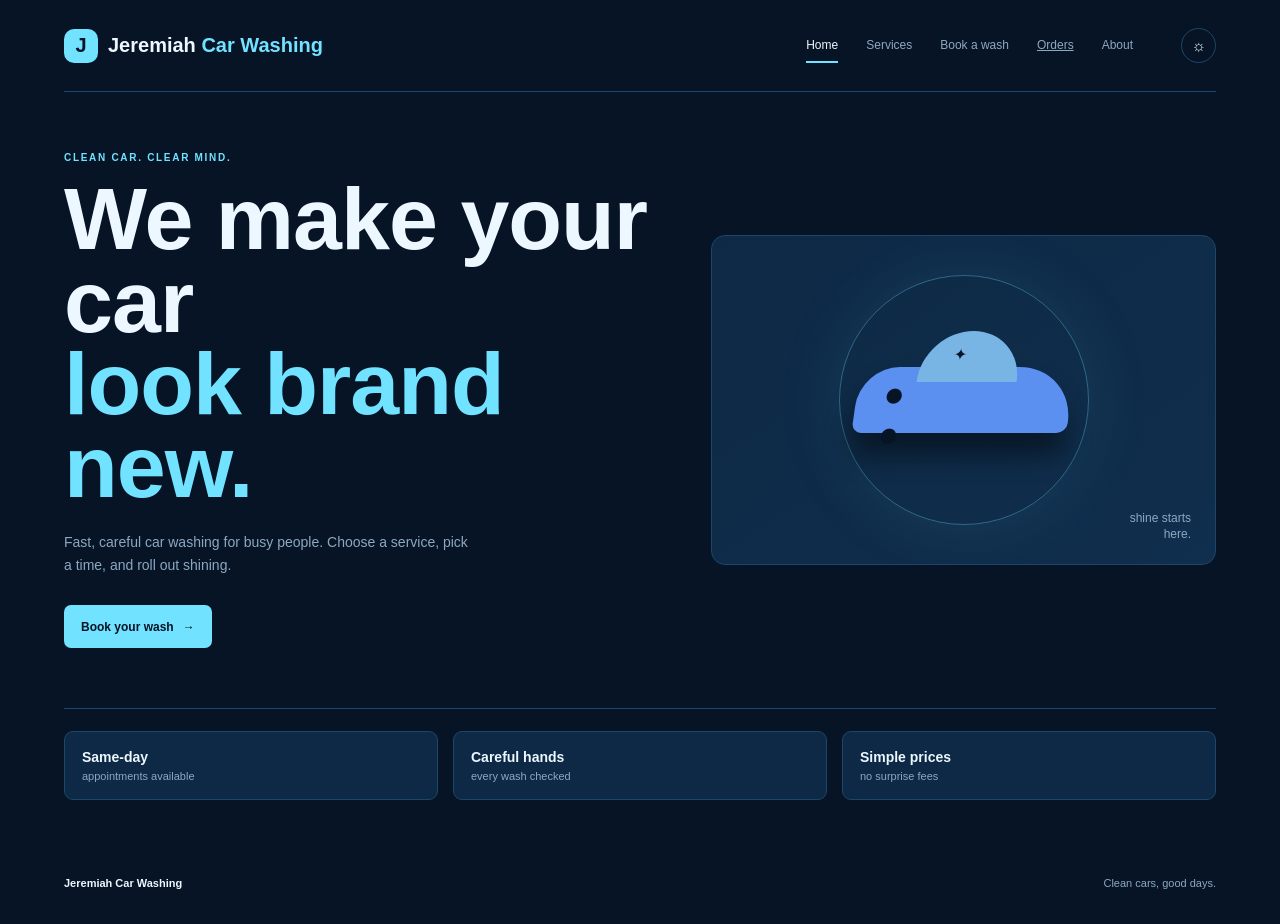
==== page2.html @ ae874a23 "Add files via upload" ====
<!DOCTYPE html>
<html lang="en">
<head>
  <meta charset="UTF-8">
  <meta name="viewport" content="width=device-width, initial-scale=1.0">
  <meta name="description" content="Jeremiah Car Washing - easy car wash booking.">
  <title>Jeremiah Car Washing</title>
  <link rel="stylesheet" href="style.css">
</head>
<body>
  <div class="app-shell">
    <header class="topbar"><a class="brand" href="page2.html"><span class="brand-mark">J</span><span>Jeremiah <b>Car Washing</b></span></a><nav aria-label="Main navigation"><button class="nav-link active" data-view="home">Home</button><button class="nav-link" data-view="services">Services</button><button class="nav-link" data-view="book">Book a wash</button><a class="nav-link order-link" href="orders.html">Orders</a><button class="nav-link" data-view="about">About</button></nav><button class="theme-toggle" id="theme-toggle" aria-label="Toggle light mode">☼</button></header>
    <main>
      <section class="hero" data-section="home"><div class="hero-copy"><p class="eyebrow">Clean car. Clear mind.</p><h1>We make your car<br><em>look brand new.</em></h1><p>Fast, careful car washing for busy people. Choose a service, pick a time, and roll out shining.</p><button class="primary-button" data-jump="book">Book your wash <span>→</span></button></div><div class="hero-art"><div class="sun"></div><div class="car-shape"><span>✦</span></div><p>shine starts<br>here.</p></div></section>
      <section class="trust-row" data-section="home"><div><strong>Same-day</strong><span>appointments available</span></div><div><strong>Careful hands</strong><span>every wash checked</span></div><div><strong>Simple prices</strong><span>no surprise fees</span></div></section>
      <section class="services-section" data-section="services" hidden><div class="section-heading"><div><p class="eyebrow">Pick your clean</p><h2>Our services</h2></div><span>Made to fit your day</span></div><div class="service-grid"><button class="service-card" data-service="Quick Shine" data-price="15"><span>01</span><strong>Quick Shine</strong><small>Exterior wash, rinse, and dry</small><b>$15</b></button><button class="service-card featured" data-service="Full Refresh" data-price="28"><span>02</span><strong>Full Refresh</strong><small>Exterior wash plus interior vacuum</small><b>$28</b></button><button class="service-card" data-service="Deep Clean" data-price="45"><span>03</span><strong>Deep Clean</strong><small>Full interior detail and exterior shine</small><b>$45</b></button><button class="service-card detailing-card" data-service="Car Detailing" data-price="60"><span>04</span><strong>Car Detailing</strong><small>Deep interior clean and complete finish</small><b>$60</b></button></div></section>
      <section class="booking-section" data-section="book" hidden><div class="section-heading"><div><p class="eyebrow">Reserve your spot</p><h2>Book a wash</h2></div><span id="booking-status">Ready when you are</span></div><div class="booking-grid"><form class="booking-form" id="booking-form"><label>Your name<input id="customer-name" required placeholder="Your name"></label><label>Car type<select id="car-type"><option>Car</option><option>SUV</option><option>Truck</option><option>Van</option></select></label><label>Choose a service<select id="service-select"><option value="Quick Shine|15">Quick Shine - $15</option><option value="Full Refresh|28">Full Refresh - $28</option><option value="Deep Clean|45">Deep Clean - $45</option><option value="Car Detailing|60">Car Detailing - $60</option></select></label><label>Pick a date<input id="wash-date" type="date" required></label><label>Pick a time<select id="wash-time"><option>9:00 AM</option><option>10:30 AM</option><option>12:00 PM</option><option>1:30 PM</option><option>3:00 PM</option><option>4:30 PM</option></select></label><label>How will you pay?<select id="payment-method"><option>Cash App</option><option>Apple Pay</option><option>Cash at wash</option></select></label><button class="primary-button" type="submit">Confirm booking <span>→</span></button></form><aside class="booking-summary"><p class="eyebrow">Your appointment</p><div class="summary-icon">✦</div><h3 id="summary-service">Quick Shine</h3><p id="summary-details">Choose a date and time for your wash.</p><strong id="summary-price">$15</strong></aside></div></section>
      <section class="about-section" data-section="about" hidden><div class="about-card"><p class="eyebrow">The Jeremiah standard</p><h2>Small details.<br><em>Big shine.</em></h2><p>Jeremiah Car Washing is built around straightforward service, respectful care, and a car you feel good driving home.</p><div class="about-points"><span>✓ Friendly service</span><span>✓ Clean finish</span><span>✓ Easy booking</span></div><button class="primary-button" data-jump="book">Book a wash <span>→</span></button></div></section>
    </main><footer><span>Jeremiah Car Washing</span><span>Clean cars, good days.</span></footer>
  </div><script src="script.js"></script>
</body>
</html>
---- style.css ----
:root { --ink: #edf7ff; --muted: #8ca8c1; --paper: #061426; --cream: #0d2945; --line: #1d4669; --lime: #71e2ff; --coral: #5b8ff0; }
* { box-sizing: border-box; }
body { margin: 0; color: var(--ink); background: var(--paper); font-family: "Trebuchet MS", sans-serif; }
button, input, select { font: inherit; } button { cursor: pointer; } [hidden] { display: none !important; }
.app-shell { max-width: 1440px; margin: auto; padding: 0 5vw; overflow: hidden; }.topbar { min-height: 92px; display: flex; align-items: center; gap: 48px; border-bottom: 1px solid var(--line); }.brand { display: flex; align-items: center; gap: 10px; color: var(--ink); font-size: 20px; font-weight: 700; text-decoration: none; white-space: nowrap; }.brand b { color: var(--lime); }.brand-mark { display: grid; place-items: center; width: 34px; height: 34px; color: var(--paper); background: var(--lime); border-radius: 10px; }.topbar nav { display: flex; gap: 28px; margin-left: auto; }.nav-link { padding: 9px 0; color: var(--muted); background: transparent; border: 0; border-bottom: 2px solid transparent; font-size: 12px; }.nav-link:hover, .nav-link.active { color: var(--ink); border-color: var(--lime); }.theme-toggle { width: 35px; height: 35px; color: var(--ink); background: transparent; border: 1px solid var(--line); border-radius: 50%; }
.eyebrow { margin: 0 0 15px; color: var(--lime); font-size: 10px; font-weight: 700; letter-spacing: 1.7px; text-transform: uppercase; } h1, h2, h3, p { margin-top: 0; } h1, h2, h3 { letter-spacing: -1px; } h1 { margin-bottom: 22px; font-size: clamp(48px, 7vw, 88px); line-height: .94; } h2 { margin-bottom: 15px; font-size: clamp(36px, 5vw, 62px); line-height: .96; } h1 em, h2 em { color: var(--lime); font-style: normal; }
.hero { min-height: 465px; display: grid; grid-template-columns: 1.1fr .9fr; align-items: center; gap: 30px; border-bottom: 1px solid var(--line); }.hero-copy { padding: 60px 0; }.hero-copy > p:not(.eyebrow) { max-width: 405px; margin: 0 0 28px; color: var(--muted); line-height: 1.65; font-size: 14px; }.primary-button { display: inline-flex; align-items: center; justify-content: center; gap: 9px; min-height: 43px; padding: 0 17px; border: 0; border-radius: 7px; color: var(--paper); background: var(--lime); font-size: 12px; font-weight: 700; transition: .2s; }.primary-button:hover { background: #a8eeff; transform: translateY(-2px); }.hero-art { position: relative; display: grid; place-items: center; height: 330px; overflow: hidden; background: linear-gradient(145deg, var(--cream), #102e4d); border: 1px solid var(--line); border-radius: 14px; }.sun { position: absolute; width: 250px; height: 250px; border: 1px solid #71e2ff55; border-radius: 50%; box-shadow: 0 0 70px #71e2ff18; }.car-shape { position: relative; width: 215px; height: 66px; background: var(--coral); border-radius: 70px 100px 18px 18px; box-shadow: 0 22px 28px #0007; transform: skew(-8deg); }.car-shape:before { content: ''; position: absolute; top: -36px; left: 58px; width: 100px; height: 51px; background: #78b5e4; border-radius: 70px 70px 0 0; }.car-shape:after { content: '●     ●'; position: absolute; bottom: -21px; left: 27px; color: var(--paper); font-size: 35px; letter-spacing: 58px; }.car-shape span { position: absolute; z-index: 1; top: -22px; left: 91px; color: var(--paper); }.hero-art p { position: absolute; right: 24px; bottom: 10px; color: var(--muted); font-size: 12px; line-height: 1.35; text-align: right; }
.trust-row { display: grid; grid-template-columns: repeat(3, 1fr); gap: 15px; padding: 22px 0 50px; }.trust-row div { padding: 17px; background: var(--cream); border: 1px solid var(--line); border-radius: 9px; }.trust-row strong, .trust-row span { display: block; }.trust-row strong { margin-bottom: 5px; font-size: 14px; }.trust-row span, .section-heading > span { color: var(--muted); font-size: 11px; }
.services-section, .booking-section, .about-section { padding: 54px 0; border-bottom: 1px solid var(--line); }.section-heading { display: flex; align-items: end; justify-content: space-between; margin-bottom: 24px; }.section-heading .eyebrow { margin-bottom: 8px; }.service-grid { display: grid; grid-template-columns: repeat(3, 1fr); gap: 15px; }.service-card { min-height: 205px; padding: 22px; color: var(--ink); background: var(--cream); border: 1px solid var(--line); border-radius: 10px; text-align: left; transition: .2s; }.service-card:hover, .service-card.featured { border-color: var(--lime); transform: translateY(-3px); }.service-card > span { color: var(--lime); font-size: 11px; }.service-card strong, .service-card small, .service-card b { display: block; }.service-card strong { margin: 45px 0 8px; font-size: 20px; }.service-card small { color: var(--muted); font-size: 11px; }.service-card b { margin-top: 18px; color: var(--lime); }
.booking-grid { display: grid; grid-template-columns: 1.1fr .9fr; gap: 22px; }.booking-form { display: grid; grid-template-columns: 1fr 1fr; gap: 15px; padding: 24px; background: var(--cream); border: 1px solid var(--line); border-radius: 11px; }.booking-form label { color: var(--muted); font-size: 11px; }.booking-form input, .booking-form select { display: block; width: 100%; margin-top: 7px; padding: 12px; color: var(--ink); background: var(--paper); border: 1px solid var(--line); border-radius: 7px; outline: 0; }.booking-form input:focus, .booking-form select:focus { border-color: var(--lime); }.booking-form .primary-button { grid-column: 1 / -1; margin-top: 5px; }.booking-summary, .about-card { padding: 30px; background: linear-gradient(145deg, #123b61, #0a2038); border: 1px solid var(--line); border-radius: 11px; }.summary-icon { display: grid; place-items: center; width: 48px; height: 48px; margin: 30px 0 18px; color: var(--paper); background: var(--lime); border-radius: 14px; }.booking-summary h3 { margin-bottom: 10px; font-size: 22px; }.booking-summary p:not(.eyebrow), .about-card > p:not(.eyebrow) { color: var(--muted); line-height: 1.6; font-size: 13px; }.booking-summary > strong { display: block; margin-top: 25px; color: var(--lime); font-size: 28px; }.about-card { max-width: 760px; }.about-card > p:not(.eyebrow) { max-width: 500px; margin: 23px 0; }.about-points { display: flex; flex-wrap: wrap; gap: 10px 25px; margin-bottom: 25px; color: var(--lime); font-size: 12px; }footer { display: flex; justify-content: space-between; padding: 27px 0 35px; color: var(--muted); font-size: 11px; }footer span:first-child { color: var(--ink); font-weight: 700; }body.light-mode { --ink: #102b47; --muted: #607992; --paper: #edf6fc; --cream: #fff; --line: #c8dae9; --lime: #208eaf; --coral: #386bb5; }
@media (max-width: 800px) { .app-shell { padding: 0 20px; }.topbar { gap: 18px; flex-wrap: wrap; padding: 16px 0; }.topbar nav { order: 3; width: 100%; margin-left: 0; gap: 20px; overflow-x: auto; }.hero, .booking-grid { grid-template-columns: 1fr; }.hero { padding: 35px 0; }.hero-art { height: 270px; }.service-grid { grid-template-columns: 1fr; }.service-card { min-height: 160px; }.service-card strong { margin-top: 25px; }.booking-form { grid-template-columns: 1fr; }.booking-form .primary-button { grid-column: auto; }}
@media (max-width: 470px) { h1 { font-size: 47px; }.trust-row { grid-template-columns: 1fr; }.section-heading { align-items: start; }.section-heading > span { margin-top: 8px; }footer { gap: 15px; }}
.orders-shell { min-height: 100vh; }.orders-main { padding: 58px 0; }.orders-list { display: grid; gap: 14px; max-width: 850px; }.order-card { display: flex; gap: 18px; padding: 23px; background: var(--cream); border: 1px solid var(--line); border-radius: 11px; }.order-icon { display: grid; place-items: center; width: 44px; height: 44px; flex: 0 0 auto; color: var(--paper); background: var(--lime); border-radius: 13px; }.order-main { width: 100%; }.order-top { display: flex; justify-content: space-between; gap: 20px; }.order-top .eyebrow { margin-bottom: 7px; }.order-top h2 { margin: 0; font-size: 25px; }.order-top > strong { color: var(--lime); font-size: 24px; }.order-customer { margin: 8px 0 17px; color: var(--muted); font-size: 12px; }.order-details { display: flex; gap: 45px; padding-top: 15px; border-top: 1px solid var(--line); color: var(--muted); font-size: 12px; line-height: 1.6; }.order-details b { display: block; color: var(--ink); font-size: 10px; letter-spacing: 1px; text-transform: uppercase; }.empty-orders { max-width: 600px; padding: 55px 30px; background: var(--cream); border: 1px solid var(--line); border-radius: 12px; text-align: center; }.empty-orders > span { color: var(--lime); font-size: 38px; }.empty-orders h2 { margin: 15px 0 10px; font-size: 30px; }.empty-orders p { margin-bottom: 24px; color: var(--muted); font-size: 13px; }
.cancel-order { margin-top: 17px; padding: 8px 11px; color: #ff9da8; background: transparent; border: 1px solid #ff9da855; border-radius: 6px; font-size: 11px; }.cancel-order:hover { color: var(--ink); background: #ff829022; border-color: #ff9da8; }
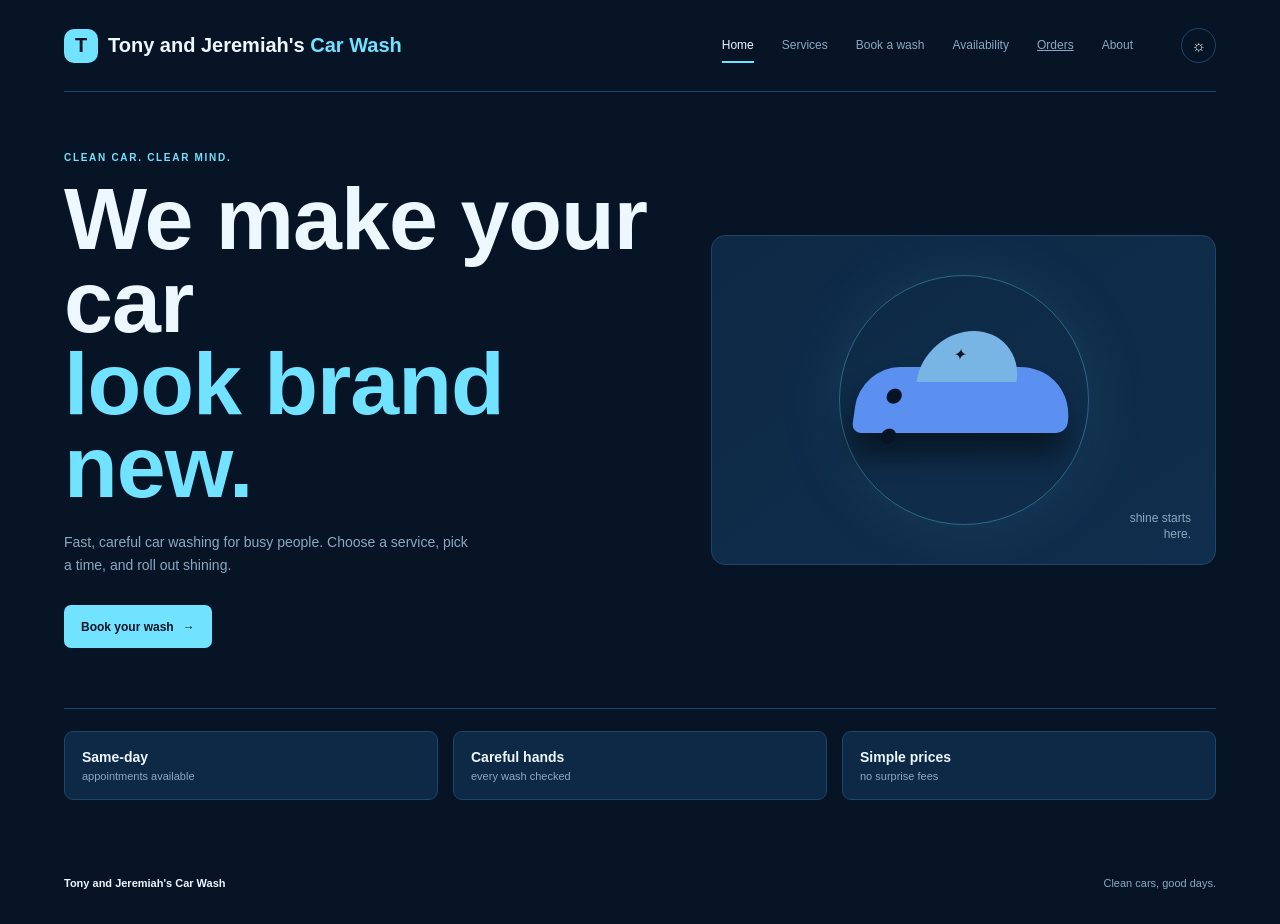
==== commit 6ddf2cbd: "Add files via upload" ====
--- a/page2.html
+++ b/page2.html
@@ -3,20 +3,21 @@
 <head>
   <meta charset="UTF-8">
   <meta name="viewport" content="width=device-width, initial-scale=1.0">
-  <meta name="description" content="Jeremiah Car Washing - easy car wash booking.">
-  <title>Jeremiah Car Washing</title>
+  <meta name="description" content="Tony and Jeremiah's Car Wash - easy car wash booking.">
+  <title>Tony and Jeremiah's Car Wash</title>
   <link rel="stylesheet" href="style.css">
 </head>
 <body>
   <div class="app-shell">
-    <header class="topbar"><a class="brand" href="page2.html"><span class="brand-mark">J</span><span>Jeremiah <b>Car Washing</b></span></a><nav aria-label="Main navigation"><button class="nav-link active" data-view="home">Home</button><button class="nav-link" data-view="services">Services</button><button class="nav-link" data-view="book">Book a wash</button><a class="nav-link order-link" href="orders.html">Orders</a><button class="nav-link" data-view="about">About</button></nav><button class="theme-toggle" id="theme-toggle" aria-label="Toggle light mode">☼</button></header>
+    <header class="topbar"><a class="brand" href="page2.html"><span class="brand-mark">T</span><span>Tony and Jeremiah's <b>Car Wash</b></span></a><nav aria-label="Main navigation"><button class="nav-link active" data-view="home">Home</button><button class="nav-link" data-view="services">Services</button><button class="nav-link" data-view="book">Book a wash</button><button class="nav-link" data-view="availability">Availability</button><a class="nav-link order-link" href="orders.html">Orders</a><button class="nav-link" data-view="about">About</button></nav><button class="theme-toggle" id="theme-toggle" aria-label="Toggle light mode">☼</button></header>
     <main>
       <section class="hero" data-section="home"><div class="hero-copy"><p class="eyebrow">Clean car. Clear mind.</p><h1>We make your car<br><em>look brand new.</em></h1><p>Fast, careful car washing for busy people. Choose a service, pick a time, and roll out shining.</p><button class="primary-button" data-jump="book">Book your wash <span>→</span></button></div><div class="hero-art"><div class="sun"></div><div class="car-shape"><span>✦</span></div><p>shine starts<br>here.</p></div></section>
       <section class="trust-row" data-section="home"><div><strong>Same-day</strong><span>appointments available</span></div><div><strong>Careful hands</strong><span>every wash checked</span></div><div><strong>Simple prices</strong><span>no surprise fees</span></div></section>
       <section class="services-section" data-section="services" hidden><div class="section-heading"><div><p class="eyebrow">Pick your clean</p><h2>Our services</h2></div><span>Made to fit your day</span></div><div class="service-grid"><button class="service-card" data-service="Quick Shine" data-price="15"><span>01</span><strong>Quick Shine</strong><small>Exterior wash, rinse, and dry</small><b>$15</b></button><button class="service-card featured" data-service="Full Refresh" data-price="28"><span>02</span><strong>Full Refresh</strong><small>Exterior wash plus interior vacuum</small><b>$28</b></button><button class="service-card" data-service="Deep Clean" data-price="45"><span>03</span><strong>Deep Clean</strong><small>Full interior detail and exterior shine</small><b>$45</b></button><button class="service-card detailing-card" data-service="Car Detailing" data-price="60"><span>04</span><strong>Car Detailing</strong><small>Deep interior clean and complete finish</small><b>$60</b></button></div></section>
+      <section class="availability-section" data-section="availability" hidden><div class="section-heading"><div><p class="eyebrow">Set your schedule</p><h2>When are you available?</h2></div><span id="availability-status">Saved on this device</span></div><div class="availability-card"><p>Turn on the days you accept car-wash appointments. Customers can only choose an open day.</p><div class="day-grid" id="day-grid"><label><input type="checkbox" data-day="1"><span>Monday</span><b>Open</b></label><label><input type="checkbox" data-day="2"><span>Tuesday</span><b>Open</b></label><label><input type="checkbox" data-day="3"><span>Wednesday</span><b>Open</b></label><label><input type="checkbox" data-day="4"><span>Thursday</span><b>Open</b></label><label><input type="checkbox" data-day="5"><span>Friday</span><b>Open</b></label><label><input type="checkbox" data-day="6"><span>Saturday</span><b>Open</b></label><label><input type="checkbox" data-day="0"><span>Sunday</span><b>Open</b></label></div></div></section>
       <section class="booking-section" data-section="book" hidden><div class="section-heading"><div><p class="eyebrow">Reserve your spot</p><h2>Book a wash</h2></div><span id="booking-status">Ready when you are</span></div><div class="booking-grid"><form class="booking-form" id="booking-form"><label>Your name<input id="customer-name" required placeholder="Your name"></label><label>Car type<select id="car-type"><option>Car</option><option>SUV</option><option>Truck</option><option>Van</option></select></label><label>Choose a service<select id="service-select"><option value="Quick Shine|15">Quick Shine - $15</option><option value="Full Refresh|28">Full Refresh - $28</option><option value="Deep Clean|45">Deep Clean - $45</option><option value="Car Detailing|60">Car Detailing - $60</option></select></label><label>Pick a date<input id="wash-date" type="date" required></label><label>Pick a time<select id="wash-time"><option>9:00 AM</option><option>10:30 AM</option><option>12:00 PM</option><option>1:30 PM</option><option>3:00 PM</option><option>4:30 PM</option></select></label><label>How will you pay?<select id="payment-method"><option>Cash App</option><option>Apple Pay</option><option>Cash at wash</option></select></label><button class="primary-button" type="submit">Confirm booking <span>→</span></button></form><aside class="booking-summary"><p class="eyebrow">Your appointment</p><div class="summary-icon">✦</div><h3 id="summary-service">Quick Shine</h3><p id="summary-details">Choose a date and time for your wash.</p><strong id="summary-price">$15</strong></aside></div></section>
-      <section class="about-section" data-section="about" hidden><div class="about-card"><p class="eyebrow">The Jeremiah standard</p><h2>Small details.<br><em>Big shine.</em></h2><p>Jeremiah Car Washing is built around straightforward service, respectful care, and a car you feel good driving home.</p><div class="about-points"><span>✓ Friendly service</span><span>✓ Clean finish</span><span>✓ Easy booking</span></div><button class="primary-button" data-jump="book">Book a wash <span>→</span></button></div></section>
-    </main><footer><span>Jeremiah Car Washing</span><span>Clean cars, good days.</span></footer>
+      <section class="about-section" data-section="about" hidden><div class="about-card"><p class="eyebrow">The Tony and Jeremiah standard</p><h2>Small details.<br><em>Big shine.</em></h2><p>Tony and Jeremiah's Car Wash is built around straightforward service, respectful care, and a car you feel good driving home.</p><div class="about-points"><span>✓ Friendly service</span><span>✓ Clean finish</span><span>✓ Easy booking</span></div><button class="primary-button" data-jump="book">Book a wash <span>→</span></button></div></section>
+    </main><footer><span>Tony and Jeremiah's Car Wash</span><span>Clean cars, good days.</span></footer>
   </div><script src="script.js"></script>
 </body>
 </html>
--- a/style.css
+++ b/style.css
@@ -8,6 +8,7 @@
 .trust-row { display: grid; grid-template-columns: repeat(3, 1fr); gap: 15px; padding: 22px 0 50px; }.trust-row div { padding: 17px; background: var(--cream); border: 1px solid var(--line); border-radius: 9px; }.trust-row strong, .trust-row span { display: block; }.trust-row strong { margin-bottom: 5px; font-size: 14px; }.trust-row span, .section-heading > span { color: var(--muted); font-size: 11px; }
 .services-section, .booking-section, .about-section { padding: 54px 0; border-bottom: 1px solid var(--line); }.section-heading { display: flex; align-items: end; justify-content: space-between; margin-bottom: 24px; }.section-heading .eyebrow { margin-bottom: 8px; }.service-grid { display: grid; grid-template-columns: repeat(3, 1fr); gap: 15px; }.service-card { min-height: 205px; padding: 22px; color: var(--ink); background: var(--cream); border: 1px solid var(--line); border-radius: 10px; text-align: left; transition: .2s; }.service-card:hover, .service-card.featured { border-color: var(--lime); transform: translateY(-3px); }.service-card > span { color: var(--lime); font-size: 11px; }.service-card strong, .service-card small, .service-card b { display: block; }.service-card strong { margin: 45px 0 8px; font-size: 20px; }.service-card small { color: var(--muted); font-size: 11px; }.service-card b { margin-top: 18px; color: var(--lime); }
 .booking-grid { display: grid; grid-template-columns: 1.1fr .9fr; gap: 22px; }.booking-form { display: grid; grid-template-columns: 1fr 1fr; gap: 15px; padding: 24px; background: var(--cream); border: 1px solid var(--line); border-radius: 11px; }.booking-form label { color: var(--muted); font-size: 11px; }.booking-form input, .booking-form select { display: block; width: 100%; margin-top: 7px; padding: 12px; color: var(--ink); background: var(--paper); border: 1px solid var(--line); border-radius: 7px; outline: 0; }.booking-form input:focus, .booking-form select:focus { border-color: var(--lime); }.booking-form .primary-button { grid-column: 1 / -1; margin-top: 5px; }.booking-summary, .about-card { padding: 30px; background: linear-gradient(145deg, #123b61, #0a2038); border: 1px solid var(--line); border-radius: 11px; }.summary-icon { display: grid; place-items: center; width: 48px; height: 48px; margin: 30px 0 18px; color: var(--paper); background: var(--lime); border-radius: 14px; }.booking-summary h3 { margin-bottom: 10px; font-size: 22px; }.booking-summary p:not(.eyebrow), .about-card > p:not(.eyebrow) { color: var(--muted); line-height: 1.6; font-size: 13px; }.booking-summary > strong { display: block; margin-top: 25px; color: var(--lime); font-size: 28px; }.about-card { max-width: 760px; }.about-card > p:not(.eyebrow) { max-width: 500px; margin: 23px 0; }.about-points { display: flex; flex-wrap: wrap; gap: 10px 25px; margin-bottom: 25px; color: var(--lime); font-size: 12px; }footer { display: flex; justify-content: space-between; padding: 27px 0 35px; color: var(--muted); font-size: 11px; }footer span:first-child { color: var(--ink); font-weight: 700; }body.light-mode { --ink: #102b47; --muted: #607992; --paper: #edf6fc; --cream: #fff; --line: #c8dae9; --lime: #208eaf; --coral: #386bb5; }
+.availability-section { padding: 54px 0; border-bottom: 1px solid var(--line); }.availability-card { max-width: 760px; padding: 24px; background: var(--cream); border: 1px solid var(--line); border-radius: 11px; }.availability-card > p { margin-bottom: 22px; color: var(--muted); font-size: 13px; }.day-grid { display: grid; grid-template-columns: repeat(2, 1fr); gap: 9px; }.day-grid label { display: flex; align-items: center; gap: 11px; padding: 14px; color: var(--ink); background: var(--paper); border: 1px solid var(--line); border-radius: 7px; font-size: 13px; }.day-grid label:has(input:checked) { border-color: var(--lime); }.day-grid label.closed { color: var(--muted); opacity: .65; }.day-grid input { accent-color: var(--lime); }.day-grid b { margin-left: auto; color: var(--lime); font-size: 10px; font-weight: 700; text-transform: uppercase; }.day-grid label.closed b { color: var(--muted); }
 @media (max-width: 800px) { .app-shell { padding: 0 20px; }.topbar { gap: 18px; flex-wrap: wrap; padding: 16px 0; }.topbar nav { order: 3; width: 100%; margin-left: 0; gap: 20px; overflow-x: auto; }.hero, .booking-grid { grid-template-columns: 1fr; }.hero { padding: 35px 0; }.hero-art { height: 270px; }.service-grid { grid-template-columns: 1fr; }.service-card { min-height: 160px; }.service-card strong { margin-top: 25px; }.booking-form { grid-template-columns: 1fr; }.booking-form .primary-button { grid-column: auto; }}
 @media (max-width: 470px) { h1 { font-size: 47px; }.trust-row { grid-template-columns: 1fr; }.section-heading { align-items: start; }.section-heading > span { margin-top: 8px; }footer { gap: 15px; }}
 .orders-shell { min-height: 100vh; }.orders-main { padding: 58px 0; }.orders-list { display: grid; gap: 14px; max-width: 850px; }.order-card { display: flex; gap: 18px; padding: 23px; background: var(--cream); border: 1px solid var(--line); border-radius: 11px; }.order-icon { display: grid; place-items: center; width: 44px; height: 44px; flex: 0 0 auto; color: var(--paper); background: var(--lime); border-radius: 13px; }.order-main { width: 100%; }.order-top { display: flex; justify-content: space-between; gap: 20px; }.order-top .eyebrow { margin-bottom: 7px; }.order-top h2 { margin: 0; font-size: 25px; }.order-top > strong { color: var(--lime); font-size: 24px; }.order-customer { margin: 8px 0 17px; color: var(--muted); font-size: 12px; }.order-details { display: flex; gap: 45px; padding-top: 15px; border-top: 1px solid var(--line); color: var(--muted); font-size: 12px; line-height: 1.6; }.order-details b { display: block; color: var(--ink); font-size: 10px; letter-spacing: 1px; text-transform: uppercase; }.empty-orders { max-width: 600px; padding: 55px 30px; background: var(--cream); border: 1px solid var(--line); border-radius: 12px; text-align: center; }.empty-orders > span { color: var(--lime); font-size: 38px; }.empty-orders h2 { margin: 15px 0 10px; font-size: 30px; }.empty-orders p { margin-bottom: 24px; color: var(--muted); font-size: 13px; }
